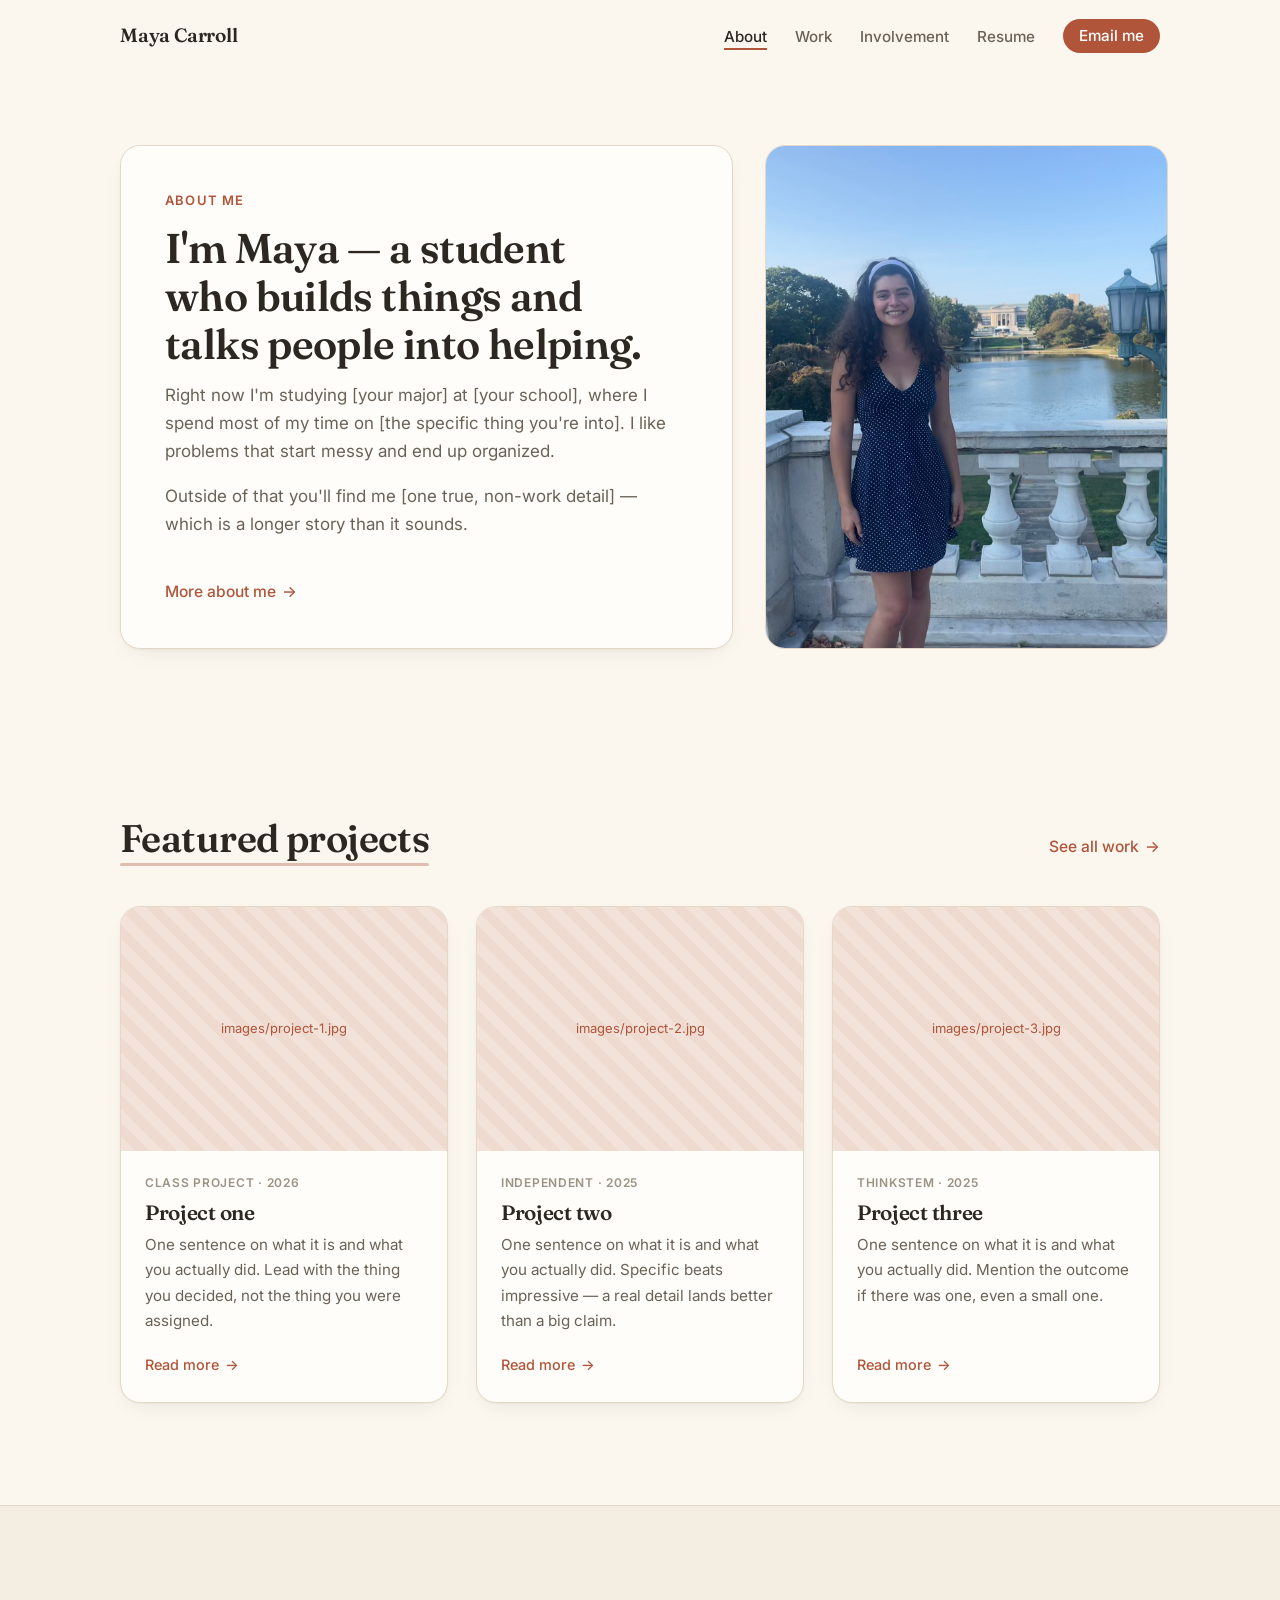
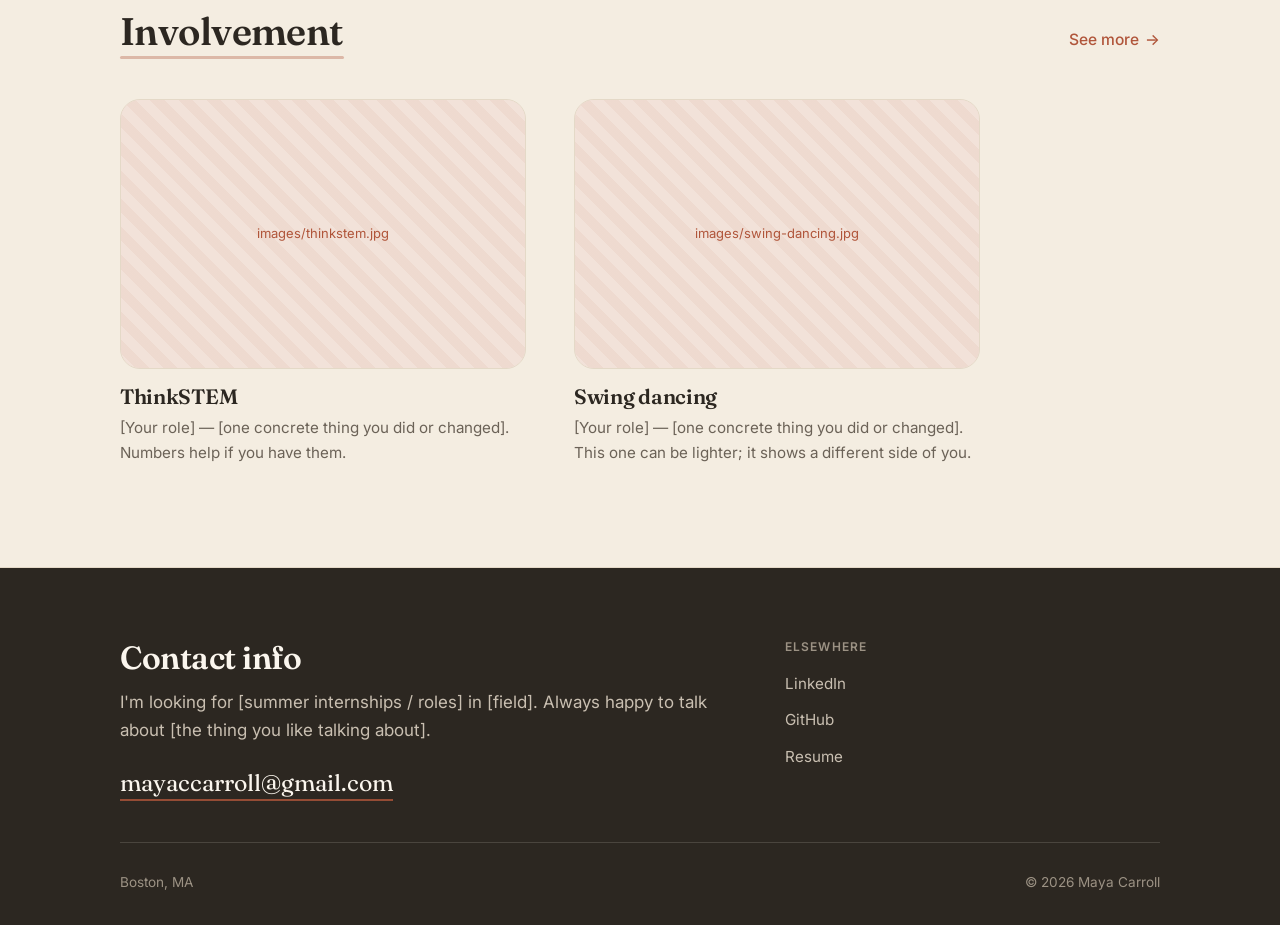
==== Index.html @ 09431739 "First version of website" ====
<!DOCTYPE html>
<!-- class="no-js" is removed by script.js the moment JS runs.
     It's what makes the page still readable if JS is blocked. -->
<html lang="en" class="no-js">
<head>
  <meta charset="UTF-8">
  <meta name="viewport" content="width=device-width, initial-scale=1.0">
 
  <!-- ============================================================
       EDIT ME: page title (shows in the browser tab + Google results)
       Use your actual name here — it's how people find you.
       ============================================================ -->
  <title>Maya Carroll</title>
  <meta name="description" content="Maya Carroll — student, builder, and organizer. Projects, involvement, and how to get in touch.">
 
  <!-- Simple emoji favicon. Swap the emoji or replace with a real .ico later. -->
  <link rel="icon" href="data:image/svg+xml,<svg xmlns='http://www.w3.org/2000/svg' viewBox='0 0 100 100'><text y='.9em' font-size='90'>🌿</text></svg>">
 
  <!-- Fonts -->
  <link rel="preconnect" href="https://fonts.googleapis.com">
  <link rel="preconnect" href="https://fonts.gstatic.com" crossorigin>
  <link href="https://fonts.googleapis.com/css2?family=Fraunces:opsz,wght@9..144,400;9..144,600;9..144,700&family=Inter:wght@400;500;600&display=swap" rel="stylesheet">
 
  <link rel="stylesheet" href="style.css">
</head>
 
<body>
 
  <!-- Lets keyboard users jump straight to content. Only visible when focused. -->
  <a class="skip-link" href="#main">Skip to content</a>
 
  <!-- ==========================================================
       HEADER / NAVIGATION
       ========================================================== -->
  <header class="site-header" id="siteHeader">
    <div class="wrap header-inner">
 
      <a class="wordmark" href="index.html">Maya Carroll</a>
 
      <nav class="nav" id="nav" aria-label="Main">
        <ul class="nav-list">
          <li><a href="#about">About</a></li>
          <li><a href="#work">Work</a></li>
          <li><a href="#involvement">Involvement</a></li>
          <li><a href="resume.html">Resume</a></li>
          <li class="nav-cta-item">
            <!-- EDIT ME: your email -->
            <a class="btn btn-small" href="mailto:mayaccarroll@gmail.com">Email me</a>
          </li>
        </ul>
      </nav>
 
      <button class="nav-toggle" id="navToggle" aria-expanded="false" aria-controls="nav" aria-label="Open menu">
        <span class="nav-toggle-bar"></span>
        <span class="nav-toggle-bar"></span>
        <span class="nav-toggle-bar"></span>
      </button>
 
    </div>
  </header>
 
 
  <main id="main">
 
    <section class="section section-hero" id="about">
      <div class="wrap">
        <div class="hero-grid">
 
          <!-- Left: the about card -->
          <div class="card card-about reveal">
            <p class="eyebrow">About me</p>
 
            <!-- EDIT ME: your one sentence. Keep it to 10–20 words. -->
            <h1 class="hero-heading">
              I'm Maya — a student who builds things and talks people into helping.
            </h1>
 
            <!-- EDIT ME: 2–3 sentences. This is the teaser; the full version
                 lives on about.html. Say what you're doing now, and one
                 specific thing you're actually into. -->
            <p class="lede">
              Right now I'm studying [your major] at [your school], where I spend
              most of my time on [the specific thing you're into]. I like problems
              that start messy and end up organized.
            </p>
            <p>
              Outside of that you'll find me [one true, non-work detail] — which
              is a longer story than it sounds.
            </p>
 
            <a class="arrow-link" href="about.html">More about me <span aria-hidden="true">→</span></a>
          </div>
 
          <!-- Right: your photo -->
          <figure class="photo photo-portrait reveal" data-placeholder="images/portrait.jpg">
            <img src="images/portrait.jpeg" alt="Portrait of Maya Carroll">
          </figure>
 
        </div>
      </div>
    </section>
 
 
    <!-- ==========================================================
         2. FEATURED PROJECTS  (three cards)
         ========================================================== -->
    <section class="section" id="work">
      <div class="wrap">
 
        <div class="section-head reveal">
          <h2 class="section-title">Featured projects</h2>
          <a class="arrow-link" href="projects.html">See all work <span aria-hidden="true">→</span></a>
        </div>
 
        <div class="project-grid">
 
          <!-- ---- Project 1 ---- -->
          <a class="card card-project reveal" href="projects/project-one.html">
            <figure class="photo photo-project" data-placeholder="images/project-1.jpg">
              <img src="images/project-1.jpg" alt="">
            </figure>
            <div class="card-project-body">
              <p class="tag">Class project · 2026</p>
              <h3 class="card-title">Project one</h3>
              <p class="card-text">
                One sentence on what it is and what you actually did. Lead with
                the thing you decided, not the thing you were assigned.
              </p>
              <span class="arrow-link arrow-link-quiet">Read more <span aria-hidden="true">→</span></span>
            </div>
          </a>
 
          <!-- ---- Project 2 ---- -->
          <a class="card card-project reveal" href="projects/project-two.html">
            <figure class="photo photo-project" data-placeholder="images/project-2.jpg">
              <img src="images/project-2.jpg" alt="">
            </figure>
            <div class="card-project-body">
              <p class="tag">Independent · 2025</p>
              <h3 class="card-title">Project two</h3>
              <p class="card-text">
                One sentence on what it is and what you actually did. Specific
                beats impressive — a real detail lands better than a big claim.
              </p>
              <span class="arrow-link arrow-link-quiet">Read more <span aria-hidden="true">→</span></span>
            </div>
          </a>
 
          <!-- ---- Project 3 ---- -->
          <a class="card card-project reveal" href="projects/project-three.html">
            <figure class="photo photo-project" data-placeholder="images/project-3.jpg">
              <img src="images/project-3.jpg" alt="">
            </figure>
            <div class="card-project-body">
              <p class="tag">ThinkSTEM · 2025</p>
              <h3 class="card-title">Project three</h3>
              <p class="card-text">
                One sentence on what it is and what you actually did. Mention the
                outcome if there was one, even a small one.
              </p>
              <span class="arrow-link arrow-link-quiet">Read more <span aria-hidden="true">→</span></span>
            </div>
          </a>
 
        </div>
      </div>
    </section>
 
 
    <!-- ==========================================================
         3. INVOLVEMENT  (two entries, from your sketch)
         ========================================================== -->
    <section class="section section-involvement" id="involvement">
      <div class="wrap">
 
        <div class="section-head reveal">
          <h2 class="section-title">Involvement</h2>
          <a class="arrow-link" href="involvement.html">See more <span aria-hidden="true">→</span></a>
        </div>
 
        <div class="involvement-grid">
 
          <!-- ---- ThinkSTEM ---- -->
          <article class="involvement-item reveal">
            <figure class="photo photo-involvement" data-placeholder="images/thinkstem.jpg">
              <img src="images/thinkstem.jpg" alt="ThinkSTEM event">
            </figure>
            <h3 class="card-title">ThinkSTEM</h3>
            <!-- EDIT ME: role + ONE concrete thing that happened.
                 A title alone says nothing; a title plus a result says a lot. -->
            <p class="card-text">
              [Your role] — [one concrete thing you did or changed]. Numbers help
              if you have them.
            </p>
          </article>
 
          <!-- ---- Swing dancing ---- -->
          <article class="involvement-item reveal">
            <figure class="photo photo-involvement" data-placeholder="images/swing-dancing.jpg">
              <img src="images/swing-dancing.jpg" alt="Swing dancing">
            </figure>
            <h3 class="card-title">Swing dancing</h3>
            <p class="card-text">
              [Your role] — [one concrete thing you did or changed]. This one can
              be lighter; it shows a different side of you.
            </p>
          </article>
 
        </div>
      </div>
    </section>
 
  </main>
 
 
  <!-- ==========================================================
       4. CONTACT FOOTER  (repeat this on every page)
       ========================================================== -->
  <footer class="site-footer" id="contact">
    <div class="wrap">
 
      <div class="footer-grid">
 
        <div class="footer-main">
          <h2 class="footer-title">Contact info</h2>
          <!-- EDIT ME: say what you're looking for. Being specific gets replies. -->
          <p class="footer-lede">
            I'm looking for [summer internships / roles] in [field]. Always happy
            to talk about [the thing you like talking about].
          </p>
          <a class="email-link" href="mailto:mayaccarroll@gmail.com">mayaccarroll@gmail.com</a>
        </div>
 
        <nav class="footer-links" aria-label="Elsewhere">
          <h3 class="footer-subtitle">Elsewhere</h3>
          <ul>
            <!-- EDIT ME: only link profiles you actually maintain. -->
            <li><a href="https://linkedin.com/in/your-handle">LinkedIn</a></li>
            <li><a href="https://github.com/your-handle">GitHub</a></li>
            <li><a href="resume.html">Resume</a></li>
          </ul>
        </nav>
 
      </div>
 
      <div class="footer-bottom">
        <p>Boston, MA</p>
        <p>&copy; <span id="year">2026</span> Maya Carroll</p>
      </div>
 
    </div>
  </footer>
 
  <script src="script.js"></script>
</body>
</html>
---- style.css ----
:root {
  /* --- Colors --- */
  --paper:        #FBF6EE;   /* page background */
  --paper-raised: #FFFDF9;   /* cards, slightly lighter than the page */
  --paper-sunk:   #F4EDE1;   /* alternating section background */
  --ink:          #2C2721;   /* body text */
  --ink-soft:     #6B6257;   /* secondary text */
  --ink-faint:    #9C9284;   /* captions, meta */
  --line:         #E4D9C7;   /* borders */
  --accent:       #B0553A;   /* terracotta — links, buttons, underlines */
  --accent-dark:  #8E4229;   /* hover state */
  --accent-wash:  #F2E2D9;   /* tinted backgrounds */
 
  /* --- Type --- */
  --font-display: "Fraunces", "Iowan Old Style", Georgia, "Times New Roman", serif;
  --font-body:    "Inter", -apple-system, BlinkMacSystemFont, "Segoe UI", Roboto, sans-serif;
 
  /* --- Spacing --- */
  --gap:          1.5rem;
  --section-pad:  clamp(3.5rem, 8vw, 6.5rem);
  --wrap-max:     1120px;
  --wrap-pad:     clamp(1.25rem, 5vw, 2.5rem);
 
  /* --- Shape --- */
  --radius:       14px;
  --radius-lg:    20px;
  --shadow:       0 1px 2px rgba(44, 39, 33, 0.04),
                  0 8px 24px -12px rgba(44, 39, 33, 0.14);
  --shadow-lift:  0 2px 4px rgba(44, 39, 33, 0.05),
                  0 18px 40px -18px rgba(44, 39, 33, 0.24);
}
 
 
/* ============================================================
   2. BASE / RESET
   ============================================================ */
*,
*::before,
*::after { box-sizing: border-box; }
 
html {
  scroll-behavior: smooth;
  /* Stops the sticky header covering headings when you jump to a section */
  scroll-padding-top: 6rem;
  -webkit-text-size-adjust: 100%;
}
 
body {
  margin: 0;
  background: var(--paper);
  color: var(--ink);
  font-family: var(--font-body);
  font-size: 1.0625rem;      /* 17px */
  line-height: 1.65;
  -webkit-font-smoothing: antialiased;
}
 
h1, h2, h3 {
  font-family: var(--font-display);
  font-weight: 600;
  line-height: 1.15;
  letter-spacing: -0.015em;
  margin: 0 0 0.5em;
  text-wrap: balance;         /* keeps headings from leaving one word alone */
}
 
p { margin: 0 0 1em; max-width: 62ch; }
p:last-child { margin-bottom: 0; }
 
img {
  display: block;
  max-width: 100%;
  height: auto;
}
 
figure { margin: 0; }
 
ul { margin: 0; padding: 0; list-style: none; }
 
a { color: var(--accent); }
 
/* A single, consistent focus ring for keyboard users */
:focus-visible {
  outline: 2.5px solid var(--accent);
  outline-offset: 3px;
  border-radius: 4px;
}
 
.skip-link {
  position: absolute;
  left: -9999px;
  top: 0;
  z-index: 999;
  background: var(--ink);
  color: var(--paper);
  padding: 0.75rem 1.25rem;
  border-radius: 0 0 var(--radius) 0;
  text-decoration: none;
}
.skip-link:focus { left: 0; }
 
 
/* ============================================================
   3. LAYOUT HELPERS
   ============================================================ */
.wrap {
  width: 100%;
  max-width: var(--wrap-max);
  margin-inline: auto;
  padding-inline: var(--wrap-pad);
}
 
.section { padding-block: var(--section-pad); }
 
/* Alternating background so sections separate without hard lines */
.section-involvement {
  background: var(--paper-sunk);
  border-block: 1px solid var(--line);
}
 
.section-head {
  display: flex;
  align-items: baseline;
  justify-content: space-between;
  gap: var(--gap);
  flex-wrap: wrap;
  margin-bottom: 2.5rem;
}
 
.section-title {
  font-size: clamp(1.75rem, 3.5vw, 2.4rem);
  margin: 0;
  position: relative;
  padding-bottom: 0.35rem;
}
 
/* The hand-drawn underline from your sketch, done in CSS */
.section-title::after {
  content: "";
  position: absolute;
  left: 0;
  bottom: 0;
  width: 100%;
  height: 3px;
  background: var(--accent);
  opacity: 0.35;
  border-radius: 2px;
}
 
.eyebrow {
  font-family: var(--font-body);
  font-size: 0.8125rem;
  font-weight: 600;
  letter-spacing: 0.09em;
  text-transform: uppercase;
  color: var(--accent);
  margin: 0 0 0.85rem;
}
 
 
/* ============================================================
   4. HEADER + NAVIGATION
   ============================================================ */
.site-header {
  position: sticky;
  top: 0;
  z-index: 100;
  background: rgba(251, 246, 238, 0.85);
  backdrop-filter: blur(10px);
  -webkit-backdrop-filter: blur(10px);
  border-bottom: 1px solid transparent;
  transition: border-color 0.25s ease, box-shadow 0.25s ease;
}
 
/* script.js adds .is-scrolled once you scroll down */
.site-header.is-scrolled {
  border-bottom-color: var(--line);
  box-shadow: 0 4px 20px -16px rgba(44, 39, 33, 0.5);
}
 
.header-inner {
  display: flex;
  align-items: center;
  justify-content: space-between;
  gap: var(--gap);
  min-height: 4.5rem;
}
 
.wordmark {
  font-family: var(--font-display);
  font-size: 1.2rem;
  font-weight: 600;
  color: var(--ink);
  text-decoration: none;
  letter-spacing: -0.01em;
  white-space: nowrap;
}
.wordmark:hover { color: var(--accent); }
 
.nav-list {
  display: flex;
  align-items: center;
  gap: 1.75rem;
}
 
.nav-list a {
  color: var(--ink-soft);
  text-decoration: none;
  font-size: 0.95rem;
  font-weight: 500;
  position: relative;
  padding-block: 0.25rem;
  transition: color 0.18s ease;
}
 
.nav-list a:hover { color: var(--ink); }
 
/* Underline grows out from the left on hover */
.nav-list a:not(.btn)::after {
  content: "";
  position: absolute;
  left: 0;
  bottom: 0;
  height: 2px;
  width: 100%;
  background: var(--accent);
  transform: scaleX(0);
  transform-origin: left;
  transition: transform 0.22s ease;
}
.nav-list a:not(.btn):hover::after,
.nav-list a.is-active:not(.btn)::after { transform: scaleX(1); }
 
.nav-list a.is-active:not(.btn) { color: var(--ink); }
 
/* Hamburger — hidden on desktop, shown under 820px */
.nav-toggle {
  display: none;
  flex-direction: column;
  justify-content: center;
  gap: 5px;
  width: 44px;
  height: 44px;
  padding: 0;
  border: 1px solid var(--line);
  border-radius: 10px;
  background: var(--paper-raised);
  cursor: pointer;
}
 
.nav-toggle-bar {
  display: block;
  width: 18px;
  height: 2px;
  margin-inline: auto;
  background: var(--ink);
  border-radius: 2px;
  transition: transform 0.25s ease, opacity 0.2s ease;
}
 
.nav-toggle[aria-expanded="true"] .nav-toggle-bar:nth-child(1) {
  transform: translateY(7px) rotate(45deg);
}
.nav-toggle[aria-expanded="true"] .nav-toggle-bar:nth-child(2) { opacity: 0; }
.nav-toggle[aria-expanded="true"] .nav-toggle-bar:nth-child(3) {
  transform: translateY(-7px) rotate(-45deg);
}
 
 
/* ============================================================
   5. BUTTONS + LINKS
   ============================================================ */
.btn {
  display: inline-block;
  background: var(--accent);
  color: #fff !important;
  border-radius: 999px;
  padding: 0.55rem 1.15rem;
  font-size: 0.9rem;
  font-weight: 500;
  text-decoration: none;
  transition: background 0.18s ease, transform 0.18s ease;
}
.btn:hover {
  background: var(--accent-dark);
  transform: translateY(-1px);
}
 
.btn-small { padding: 0.5rem 1rem; }
 
/* The "More about me →" style link */
.arrow-link {
  display: inline-flex;
  align-items: center;
  gap: 0.4rem;
  color: var(--accent);
  font-weight: 500;
  font-size: 0.975rem;
  text-decoration: none;
  white-space: nowrap;
}
.arrow-link span { transition: transform 0.22s ease; }
.arrow-link:hover { color: var(--accent-dark); }
.arrow-link:hover span { transform: translateX(4px); }
 
.arrow-link-quiet { font-size: 0.9rem; }
 
 
/* ============================================================
   6. CARDS + PHOTOS
   ============================================================ */
.card {
  background: var(--paper-raised);
  border: 1px solid var(--line);
  border-radius: var(--radius-lg);
  box-shadow: var(--shadow);
}
 
.card-about {
  padding: clamp(1.75rem, 4vw, 2.75rem);
  display: flex;
  flex-direction: column;
}
 
/* Pushes the "More about me →" link to the bottom of the card,
   matching your sketch where it sits in the lower-left corner. */
.card-about .arrow-link { margin-top: auto; padding-top: 1.5rem; }
 
.hero-heading {
  font-size: clamp(1.7rem, 3.6vw, 2.6rem);
  margin-bottom: 0.75rem;
}
 
.lede {
  font-size: 1.0625rem;
  color: var(--ink-soft);
}
.card-about p:not(.eyebrow) { color: var(--ink-soft); }
 
/* --- Photos ---
   Each figure keeps a fixed aspect ratio so the layout doesn't jump
   around while images load, and so an empty slot still looks intentional. */
.photo {
  position: relative;
  overflow: hidden;
  border-radius: var(--radius-lg);
  border: 1px solid var(--line);
  background: var(--accent-wash);
}
 
.photo img {
  width: 100%;
  height: 100%;
  object-fit: cover;
}
 
.photo-portrait { aspect-ratio: 4 / 5; }
.photo-project  { aspect-ratio: 4 / 3; border: 0; border-radius: 0; }
.photo-involvement { aspect-ratio: 3 / 2; margin-bottom: 1rem; }
 
/* If an image file is missing, script.js adds .is-placeholder and we show
   a labelled box instead of a broken-image icon. Delete nothing — this
   just stops working on its own once the real photos are in place. */
.photo.is-placeholder img { display: none; }
.photo.is-placeholder::after {
  content: attr(data-placeholder);
  position: absolute;
  inset: 0;
  display: grid;
  place-items: center;
  padding: 1rem;
  text-align: center;
  font-family: var(--font-body);
  font-size: 0.8125rem;
  color: var(--accent);
  background:
    repeating-linear-gradient(
      45deg,
      transparent 0 10px,
      rgba(176, 85, 58, 0.06) 10px 20px
    ),
    var(--accent-wash);
}
 
 
/* ============================================================
   7. SECTIONS
   ============================================================ */
 
/* --- 7a. Hero: about card + portrait, side by side --- */
.section-hero {
  padding-top: clamp(2.5rem, 6vw, 4.5rem);
  padding-bottom: clamp(2.5rem, 5vw, 4rem);
}
 
.hero-grid {
  display: grid;
  grid-template-columns: 1.55fr 1fr;   /* wide text box, narrower photo */
  gap: clamp(1.25rem, 3vw, 2rem);
  align-items: stretch;
}
 
/* --- 7b. Featured projects: three cards --- */
.project-grid {
  display: grid;
  grid-template-columns: repeat(3, 1fr);
  gap: clamp(1.25rem, 2.5vw, 1.75rem);
}
 
.card-project {
  display: flex;
  flex-direction: column;
  overflow: hidden;
  text-decoration: none;
  color: inherit;
  transition: transform 0.22s ease, box-shadow 0.22s ease,
              border-color 0.22s ease;
}
.card-project:hover {
  transform: translateY(-4px);
  box-shadow: var(--shadow-lift);
  border-color: #D8C8B0;
}
.card-project:hover .arrow-link span { transform: translateX(4px); }
 
.card-project-body {
  padding: 1.35rem 1.5rem 1.6rem;
  display: flex;
  flex-direction: column;
  flex: 1;
}
 
.tag {
  font-size: 0.75rem;
  font-weight: 600;
  letter-spacing: 0.06em;
  text-transform: uppercase;
  color: var(--ink-faint);
  margin: 0 0 0.5rem;
}
 
.card-title {
  font-size: 1.3rem;
  margin: 0 0 0.5rem;
}
 
.card-text {
  font-size: 0.95rem;
  color: var(--ink-soft);
  margin: 0 0 1.25rem;
}
 
/* Pins "Read more →" to the bottom so all three cards line up
   even when the descriptions are different lengths. */
.card-project .arrow-link-quiet { margin-top: auto; }
 
/* --- 7c. Involvement: two entries --- */
.involvement-grid {
  display: grid;
  grid-template-columns: repeat(2, minmax(0, 1fr));
  gap: clamp(1.5rem, 4vw, 3rem);
  max-width: 860px;   /* keeps two items from stretching too wide */
}
 
.involvement-item .card-title { margin-bottom: 0.35rem; }
.involvement-item .card-text { margin-bottom: 0; }
 
 
/* ============================================================
   8. FOOTER
   ============================================================ */
.site-footer {
  background: var(--ink);
  color: var(--paper);
  padding-block: clamp(3rem, 6vw, 4.5rem) 2rem;
}
 
.footer-grid {
  display: grid;
  grid-template-columns: 1.6fr 1fr;
  gap: clamp(2rem, 5vw, 4rem);
  padding-bottom: 2.5rem;
}
 
.footer-title {
  font-size: clamp(1.5rem, 3vw, 2rem);
  color: var(--paper);
  margin-bottom: 0.65rem;
}
 
.footer-lede {
  color: #C9BFB1;
  margin-bottom: 1.25rem;
}
 
.email-link {
  font-family: var(--font-display);
  font-size: clamp(1.1rem, 2.4vw, 1.45rem);
  color: var(--paper);
  text-decoration: none;
  border-bottom: 2px solid rgba(176, 85, 58, 0.8);
  padding-bottom: 2px;
  transition: border-color 0.2s ease, color 0.2s ease;
  overflow-wrap: anywhere;
}
.email-link:hover {
  color: #F0C4B2;
  border-bottom-color: #F0C4B2;
}
 
.footer-subtitle {
  font-family: var(--font-body);
  font-size: 0.75rem;
  font-weight: 600;
  letter-spacing: 0.1em;
  text-transform: uppercase;
  color: var(--ink-faint);
  margin-bottom: 0.9rem;
}
 
.footer-links li { margin-bottom: 0.55rem; }
 
.footer-links a {
  color: #C9BFB1;
  text-decoration: none;
  font-size: 0.95rem;
  transition: color 0.18s ease;
}
.footer-links a:hover { color: var(--paper); }
 
.footer-bottom {
  display: flex;
  justify-content: space-between;
  gap: 1rem;
  flex-wrap: wrap;
  padding-top: 1.75rem;
  border-top: 1px solid rgba(251, 246, 238, 0.14);
  font-size: 0.85rem;
  color: var(--ink-faint);
}
.footer-bottom p { margin: 0; }
 
 
/* ============================================================
   9. REVEAL ANIMATION
   Elements with class="reveal" fade up as they scroll into view.
   script.js adds .is-visible. If JS is off, .no-js shows everything.
   ============================================================ */
.reveal {
  opacity: 0;
  transform: translateY(18px);
  transition: opacity 0.6s ease, transform 0.6s ease;
}
.reveal.is-visible {
  opacity: 1;
  transform: none;
}
/* Stagger cards slightly so they arrive one after another */
.project-grid .reveal:nth-child(2),
.involvement-grid .reveal:nth-child(2) { transition-delay: 0.09s; }
.project-grid .reveal:nth-child(3) { transition-delay: 0.18s; }
 
.no-js .reveal { opacity: 1; transform: none; }
 
 
/* ============================================================
   10. RESPONSIVE
   ============================================================ */
 
/* --- Tablet --- */
@media (max-width: 900px) {
  .hero-grid {
    grid-template-columns: 1fr;
  }
  .photo-portrait {
    aspect-ratio: 3 / 2;
    max-height: 380px;
  }
  .project-grid { grid-template-columns: repeat(2, 1fr); }
  .footer-grid { grid-template-columns: 1fr; }
}
 
/* --- Mobile: collapse the nav into a dropdown --- */
@media (max-width: 820px) {
  .nav-toggle { display: flex; }
 
  .nav {
    position: absolute;
    top: 100%;
    left: 0;
    right: 0;
    background: var(--paper-raised);
    border-bottom: 1px solid var(--line);
    box-shadow: var(--shadow);
    /* Hidden by default; script.js toggles .is-open */
    display: none;
  }
  .nav.is-open { display: block; }
 
  .nav-list {
    flex-direction: column;
    align-items: stretch;
    gap: 0;
    padding: 0.5rem var(--wrap-pad) 1.25rem;
  }
  .nav-list li { border-bottom: 1px solid var(--line); }
  .nav-list li:last-child { border-bottom: 0; }
  .nav-list a { display: block; padding: 0.9rem 0; font-size: 1rem; }
  .nav-list a:not(.btn)::after { display: none; }
 
  .nav-cta-item { padding-top: 1rem; }
  .nav-cta-item .btn { display: block; text-align: center; }
}
 
/* --- Small phones --- */
@media (max-width: 640px) {
  .project-grid { grid-template-columns: 1fr; }
  .involvement-grid { grid-template-columns: 1fr; }
  .section-head { margin-bottom: 1.75rem; }
}
 
 
/* ============================================================
   ACCESSIBILITY: honour "reduce motion" system settings
   ============================================================ */
@media (prefers-reduced-motion: reduce) {
  html { scroll-behavior: auto; }
  *,
  *::before,
  *::after {
    animation-duration: 0.01ms !important;
    transition-duration: 0.01ms !important;
  }
  .reveal { opacity: 1; transform: none; }
}
 
 
/* ============================================================
   PRINT
   ============================================================ */
@media print {
  .site-header, .nav-toggle, .reveal { display: revert; opacity: 1; transform: none; }
  .site-header { position: static; }
  body { background: #fff; }
}
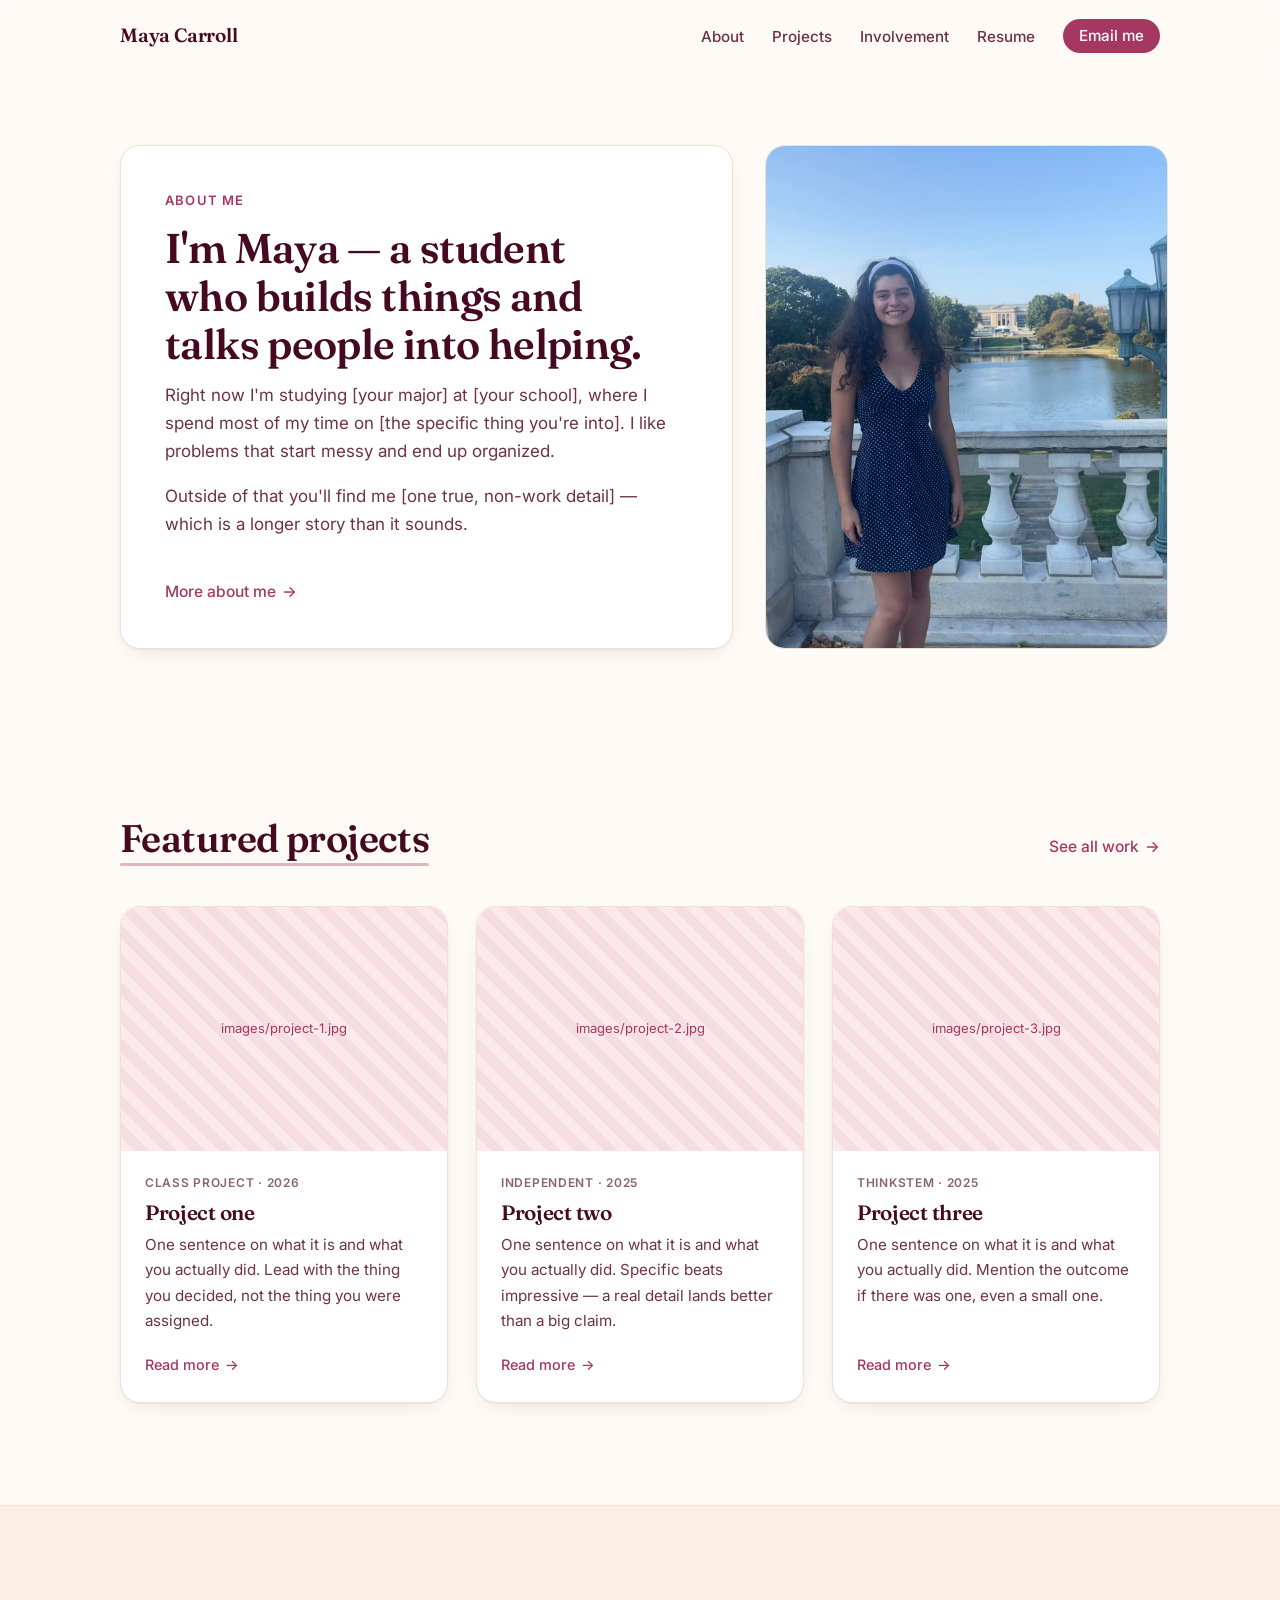
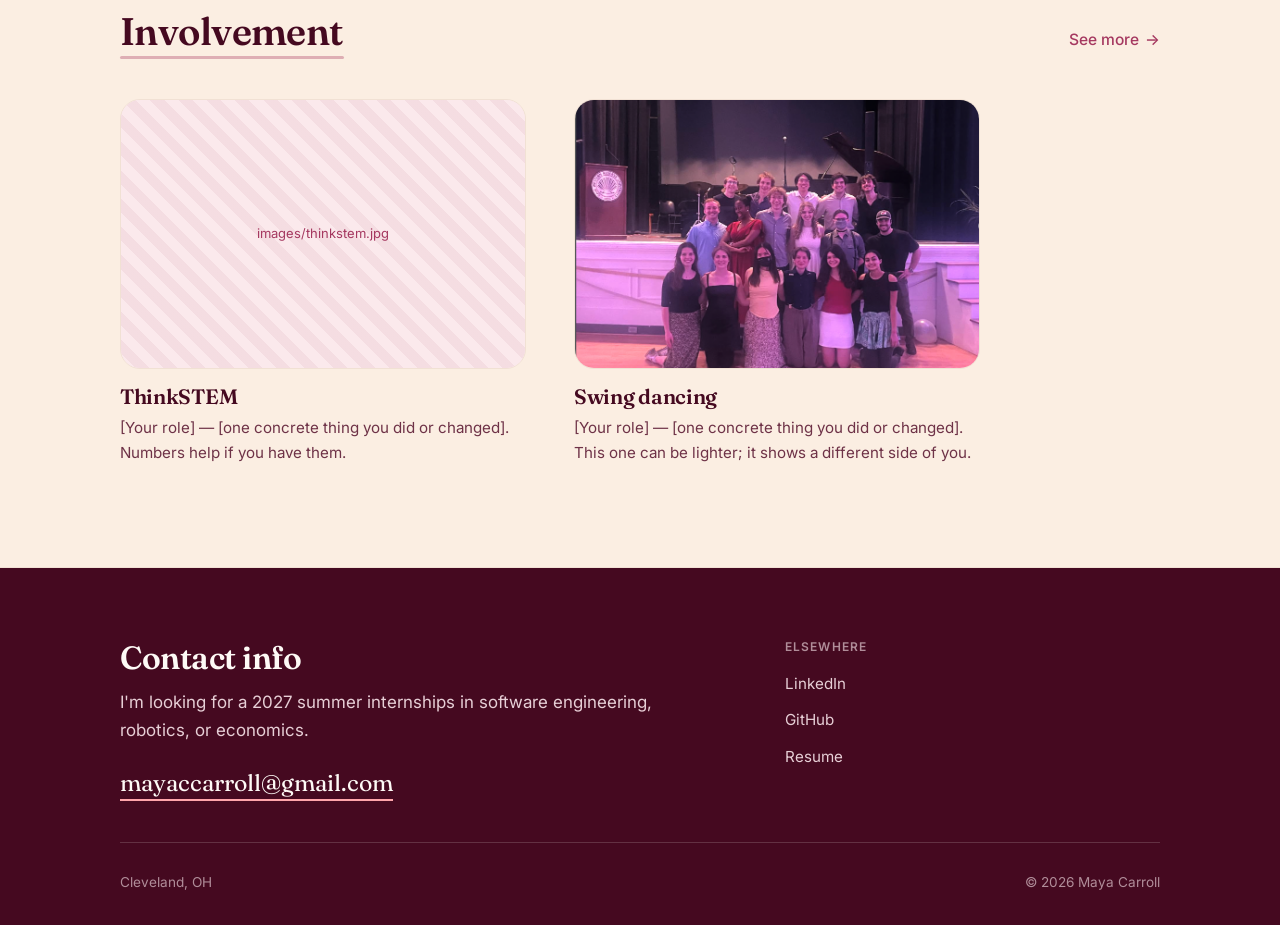
==== commit 15a4b2c7: "Replace with current files" ====
--- a/Index.html
+++ b/Index.html
@@ -6,15 +6,11 @@
   <meta charset="UTF-8">
   <meta name="viewport" content="width=device-width, initial-scale=1.0">
  
-  <!-- ============================================================
-       EDIT ME: page title (shows in the browser tab + Google results)
-       Use your actual name here — it's how people find you.
-       ============================================================ -->
   <title>Maya Carroll</title>
   <meta name="description" content="Maya Carroll — student, builder, and organizer. Projects, involvement, and how to get in touch.">
  
-  <!-- Simple emoji favicon. Swap the emoji or replace with a real .ico later. -->
-  <link rel="icon" href="data:image/svg+xml,<svg xmlns='http://www.w3.org/2000/svg' viewBox='0 0 100 100'><text y='.9em' font-size='90'>🌿</text></svg>">
+  <!-- Favicon -->
+  <link rel="icon" type="image/png" href="images/pfp.png" viewBox='0 0 100 100'>
  
   <!-- Fonts -->
   <link rel="preconnect" href="https://fonts.googleapis.com">
@@ -39,9 +35,9 @@
  
       <nav class="nav" id="nav" aria-label="Main">
         <ul class="nav-list">
-          <li><a href="#about">About</a></li>
-          <li><a href="#work">Work</a></li>
-          <li><a href="#involvement">Involvement</a></li>
+          <li><a href="about.html">About</a></li>
+          <li><a href="projects.html">Projects</a></li>
+          <li><a href="involvement.html">Involvement</a></li>
           <li><a href="resume.html">Resume</a></li>
           <li class="nav-cta-item">
             <!-- EDIT ME: your email -->
@@ -100,11 +96,8 @@
       </div>
     </section>
  
- 
-    <!-- ==========================================================
-         2. FEATURED PROJECTS  (three cards)
-         ========================================================== -->
-    <section class="section" id="work">
+
+    <section class="section" id="projects">
       <div class="wrap">
  
         <div class="section-head reveal">
@@ -196,8 +189,8 @@
  
           <!-- ---- Swing dancing ---- -->
           <article class="involvement-item reveal">
-            <figure class="photo photo-involvement" data-placeholder="images/swing-dancing.jpg">
-              <img src="images/swing-dancing.jpg" alt="Swing dancing">
+            <figure class="photo photo-involvement" data-placeholder="images/images/Swing_Dance_photo.png">
+              <img src="images/Swing_Dance_photo.png" alt="Swing dancing">
             </figure>
             <h3 class="card-title">Swing dancing</h3>
             <p class="card-text">
@@ -225,8 +218,7 @@
           <h2 class="footer-title">Contact info</h2>
           <!-- EDIT ME: say what you're looking for. Being specific gets replies. -->
           <p class="footer-lede">
-            I'm looking for [summer internships / roles] in [field]. Always happy
-            to talk about [the thing you like talking about].
+             I'm looking for a 2027 summer internships in software engineering, robotics, or economics.
           </p>
           <a class="email-link" href="mailto:mayaccarroll@gmail.com">mayaccarroll@gmail.com</a>
         </div>
@@ -235,8 +227,8 @@
           <h3 class="footer-subtitle">Elsewhere</h3>
           <ul>
             <!-- EDIT ME: only link profiles you actually maintain. -->
-            <li><a href="https://linkedin.com/in/your-handle">LinkedIn</a></li>
-            <li><a href="https://github.com/your-handle">GitHub</a></li>
+            <li><a href="https://linkedin.com/in/maya--carroll" target="_blank" rel="noopener noreferrer">LinkedIn</a></li>
+            <li><a href="https://github.com/mcarrollg22" target="_blank" rel="noopener noreferrer">GitHub</a></li>
             <li><a href="resume.html">Resume</a></li>
           </ul>
         </nav>
@@ -244,7 +236,8 @@
       </div>
  
       <div class="footer-bottom">
-        <p>Boston, MA</p>
+        <p>Cleveland, OH
+        </p>
         <p>&copy; <span id="year">2026</span> Maya Carroll</p>
       </div>
  
--- a/style.css
+++ b/style.css
@@ -1,16 +1,44 @@
- :root {
-  /* --- Colors --- */
-  --paper:        #FBF6EE;   /* page background */
-  --paper-raised: #FFFDF9;   /* cards, slightly lighter than the page */
-  --paper-sunk:   #F4EDE1;   /* alternating section background */
-  --ink:          #2C2721;   /* body text */
-  --ink-soft:     #6B6257;   /* secondary text */
-  --ink-faint:    #9C9284;   /* captions, meta */
-  --line:         #E4D9C7;   /* borders */
-  --accent:       #B0553A;   /* terracotta — links, buttons, underlines */
-  --accent-dark:  #8E4229;   /* hover state */
-  --accent-wash:  #F2E2D9;   /* tinted backgrounds */
- 
+:root {
+  /* --- Surfaces --- */
+  --paper:        #FEFAF6;   /* page background */
+  --paper-raised: #FFFFFF;   /* cards, the resume sheet */
+  --paper-sunk:   #FBEEE2;   /* alternating sections, stat tiles */
+  --paper-veil:   254 250 246;  /* sticky header, used at /0.85 */
+
+  /* --- Ink. 15.4 : 9.2 : 4.9 against --paper. All pass AA. --- */
+  --ink:          #450920;   /* night bordeaux */
+  --ink-soft:     #6E3247;
+  --ink-faint:    #8A6373;
+
+  /* --- Lines --- */
+  --line:         #F1E1D4;
+  --line-strong:  #E4C9B4;
+
+  /* --- Accent: berry crush. 6.1:1 on paper; 6.3:1 white-on-accent. --- */
+  --accent:       #A53860;
+  --accent-dark:  #7E2748;   /* hover */
+  --accent-wash:  #FBE9EC;   /* tinted backgrounds, badges */
+  --accent-rgb:   165 56 96; /* translucent fills */
+
+  /* --- On the dark footer --- */
+  --on-dark:        #E7CFD6;
+  --on-dark-faint:  #B08D99;
+  --on-dark-accent: #FFA5AB; /* cotton candy */
+
+  /* --- Resume sheet: stays document-like, tinted to the theme --- */
+  --doc-ink:      #450920;
+  --doc-ink-soft: #6E3247;
+  --doc-rule:     #450920;
+  --doc-faint:    #C9AFB8;
+  --doc-border:   #F2E4DA;
+
+  --shadow-rgb:   69 9 32;
+}
+ 
+/* ------------------------------------------------------------
+   Everything below is theme-independent.
+   ------------------------------------------------------------ */
+:root {
   /* --- Type --- */
   --font-display: "Fraunces", "Iowan Old Style", Georgia, "Times New Roman", serif;
   --font-body:    "Inter", -apple-system, BlinkMacSystemFont, "Segoe UI", Roboto, sans-serif;
@@ -24,10 +52,10 @@
   /* --- Shape --- */
   --radius:       14px;
   --radius-lg:    20px;
-  --shadow:       0 1px 2px rgba(44, 39, 33, 0.04),
-                  0 8px 24px -12px rgba(44, 39, 33, 0.14);
-  --shadow-lift:  0 2px 4px rgba(44, 39, 33, 0.05),
-                  0 18px 40px -18px rgba(44, 39, 33, 0.24);
+  --shadow:       0 1px 2px rgb(var(--shadow-rgb) / 0.05),
+                  0 8px 24px -12px rgb(var(--shadow-rgb) / 0.16);
+  --shadow-lift:  0 2px 4px rgb(var(--shadow-rgb) / 0.06),
+                  0 18px 40px -18px rgb(var(--shadow-rgb) / 0.26);
 }
  
  
@@ -165,7 +193,7 @@
   position: sticky;
   top: 0;
   z-index: 100;
-  background: rgba(251, 246, 238, 0.85);
+  background: rgb(var(--paper-veil) / 0.85);
   backdrop-filter: blur(10px);
   -webkit-backdrop-filter: blur(10px);
   border-bottom: 1px solid transparent;
@@ -175,7 +203,7 @@
 /* script.js adds .is-scrolled once you scroll down */
 .site-header.is-scrolled {
   border-bottom-color: var(--line);
-  box-shadow: 0 4px 20px -16px rgba(44, 39, 33, 0.5);
+  box-shadow: 0 4px 20px -16px rgb(var(--shadow-rgb) / 0.5);
 }
  
 .header-inner {
@@ -377,7 +405,7 @@
     repeating-linear-gradient(
       45deg,
       transparent 0 10px,
-      rgba(176, 85, 58, 0.06) 10px 20px
+      rgb(var(--accent-rgb) / 0.07) 10px 20px
     ),
     var(--accent-wash);
 }
@@ -419,7 +447,7 @@
 .card-project:hover {
   transform: translateY(-4px);
   box-shadow: var(--shadow-lift);
-  border-color: #D8C8B0;
+  border-color: var(--line-strong);
 }
 .card-project:hover .arrow-link span { transform: translateX(4px); }
  
@@ -467,6 +495,647 @@
  
  
 /* ============================================================
+   7d. INNER PAGES — shared page header
+   Used by resume.html and any other subpage.
+   ============================================================ */
+.page-head {
+  display: flex;
+  align-items: flex-end;
+  justify-content: space-between;
+  gap: var(--gap);
+  flex-wrap: wrap;
+  padding-top: clamp(2.5rem, 6vw, 4rem);
+  padding-bottom: clamp(1.75rem, 4vw, 2.5rem);
+  border-bottom: 1px solid var(--line);
+  margin-bottom: clamp(2rem, 5vw, 3.25rem);
+}
+ 
+.page-title {
+  font-size: clamp(2.1rem, 5vw, 3.1rem);
+  margin: 0 0 0.25rem;
+}
+ 
+.page-meta {
+  margin: 0;
+  font-size: 0.9rem;
+  color: var(--ink-faint);
+}
+ 
+.btn-download { padding: 0.7rem 1.4rem; }
+ 
+ 
+/* ============================================================
+   7e. RESUME PAGE — the "sheet of paper" look
+   Everything inside .sheet is styled like a printed document:
+   Times, tab-aligned dates, ruled section headings.
+   ============================================================ */
+.sheet-page { padding-block: clamp(1.75rem, 4vw, 3rem) clamp(3rem, 7vw, 5rem); }
+ 
+/* --- Toolbar above the paper --- */
+.sheet-toolbar {
+  display: flex;
+  align-items: center;
+  justify-content: space-between;
+  gap: var(--gap);
+  flex-wrap: wrap;
+  max-width: 8.5in;
+  margin: 0 auto 1.25rem;
+}
+ 
+.sheet-meta {
+  margin: 0;
+  font-size: 0.875rem;
+  color: var(--ink-faint);
+}
+ 
+.sheet-actions {
+  display: flex;
+  gap: 0.6rem;
+  align-items: center;
+}
+ 
+.btn-ghost {
+  background: transparent;
+  color: var(--accent) !important;
+  border: 1px solid var(--line);
+  font-family: var(--font-body);
+  cursor: pointer;
+}
+.btn-ghost:hover {
+  background: var(--accent-wash);
+  border-color: var(--accent);
+}
+ 
+/* --- The paper itself --- */
+.sheet {
+  max-width: 8.5in;                 /* US Letter width */
+  margin-inline: auto;
+  background: var(--paper-raised);
+  color: var(--doc-ink);
+  border: 1px solid var(--doc-border);
+  border-radius: 2px;
+  padding: 0.6in 0.7in 0.7in;
+  box-shadow:
+    0 1px 2px rgb(var(--shadow-rgb) / 0.07),
+    0 24px 60px -24px rgb(var(--shadow-rgb) / 0.34);
+ 
+  /* Document typography — deliberately different from the rest of the
+     site, because this is meant to read as a printed page. */
+  font-family: "Times New Roman", Times, "Liberation Serif", "Nimbus Roman", serif;
+  font-size: 11.5pt;
+  line-height: 1.34;
+}
+ 
+.sheet p { max-width: none; }
+ 
+/* --- Letterhead --- */
+.doc-head {
+  text-align: center;
+  padding-bottom: 0.55rem;
+  margin-bottom: 0.65rem;
+}
+ 
+.doc-name {
+  font-family: inherit;
+  font-size: 23pt;
+  font-weight: 700;
+  letter-spacing: 0.02em;
+  line-height: 1.1;
+  margin: 0 0 0.3rem;
+  color: var(--doc-ink);
+}
+ 
+.doc-contact {
+  margin: 0;
+  font-size: 10.5pt;
+  color: var(--doc-ink-soft);
+}
+.doc-contact a {
+  color: var(--doc-ink);
+  text-decoration: none;
+  border-bottom: 1px solid var(--doc-faint);
+}
+.doc-contact a:hover { border-bottom-color: var(--doc-ink); }
+ 
+.doc-sep { color: var(--doc-faint); padding-inline: 0.25rem; }
+ 
+/* --- Section headings with the ruled underline --- */
+.doc-section { margin-bottom: 0.85rem; }
+.doc-section-last { margin-bottom: 0; }
+ 
+.doc-section-title {
+  font-family: inherit;
+  font-size: 11.5pt;
+  font-weight: 700;
+  text-transform: uppercase;
+  letter-spacing: 0.05em;
+  color: var(--doc-ink);
+  margin: 0 0 0.4rem;
+  padding-bottom: 1px;
+  border-bottom: 1.25px solid var(--doc-rule);
+}
+ 
+/* --- Entries: left content, right-aligned dates/location --- */
+.doc-entry { margin-bottom: 0.6rem; }
+.doc-entry:last-child { margin-bottom: 0; }
+ 
+.doc-row {
+  display: flex;
+  align-items: baseline;
+  justify-content: space-between;
+  gap: 1.25rem;
+}
+ 
+.doc-left { flex: 1 1 auto; }
+ 
+.doc-right {
+  flex: 0 0 auto;
+  text-align: right;
+  white-space: nowrap;
+}
+ 
+/* The second line of an entry — role and dates, italic */
+.doc-row-sub { font-style: italic; }
+ 
+.doc-list {
+  list-style: disc;
+  margin: 0.15rem 0 0;
+  padding-left: 1.15rem;
+}
+ 
+.doc-list li {
+  margin-bottom: 0.1rem;
+  font-size: 11pt;
+}
+ 
+.doc-line {
+  margin: 0 0 0.22rem;
+  font-size: 11pt;
+}
+.doc-line:last-child { margin-bottom: 0; }
+ 
+/* --- Narrow screens: shrink the page rather than break the layout --- */
+@media (max-width: 800px) {
+  .sheet {
+    padding: 1.6rem 1.4rem;
+    font-size: 10.5pt;
+  }
+  .doc-name { font-size: 19pt; }
+  .doc-contact { font-size: 9.5pt; }
+  .doc-section-title { font-size: 10.5pt; }
+  .doc-list li, .doc-line { font-size: 10pt; }
+}
+ 
+@media (max-width: 560px) {
+  /* Stack the two columns so long date ranges stop squeezing the title */
+  .doc-row { display: block; }
+  .doc-right {
+    display: block;
+    text-align: left;
+    white-space: normal;
+    color: var(--doc-ink-soft);
+    font-size: 0.94em;
+  }
+  .sheet { padding: 1.25rem 1.1rem; }
+  .sheet-toolbar { justify-content: flex-start; }
+}
+ 
+ 
+/* ============================================================
+   7f. ABOUT PAGE
+   ============================================================ */
+.about-grid {
+  display: grid;
+  grid-template-columns: 1.5fr 1fr;
+  gap: clamp(2rem, 5vw, 4rem);
+  align-items: start;
+  padding-bottom: clamp(2rem, 5vw, 3rem);
+}
+ 
+.prose p {
+  color: var(--ink-soft);
+  margin-bottom: 1.15em;
+  max-width: 62ch;
+}
+ 
+.prose-lede {
+  font-size: 1.2rem;
+  color: var(--ink) !important;
+  line-height: 1.55;
+}
+ 
+.prose-outro {
+  padding-top: 0.75rem;
+  border-top: 1px solid var(--line);
+  margin-top: 2rem;
+}
+ 
+.about-side {
+  display: flex;
+  flex-direction: column;
+  gap: 1.5rem;
+  position: sticky;
+  top: 6rem;
+}
+ 
+.photo-about { aspect-ratio: 4 / 5; }
+ 
+.fact-box {
+  background: var(--paper-sunk);
+  border: 1px solid var(--line);
+  border-radius: var(--radius-lg);
+  padding: 1.5rem;
+}
+ 
+.fact-title {
+  font-family: var(--font-body);
+  font-size: 0.75rem;
+  font-weight: 600;
+  letter-spacing: 0.1em;
+  text-transform: uppercase;
+  color: var(--accent);
+  margin: 0 0 1rem;
+}
+ 
+.fact-list { margin: 0 0 1.25rem; }
+ 
+.fact-row {
+  display: grid;
+  grid-template-columns: 5.5rem 1fr;
+  gap: 0.75rem;
+  padding: 0.5rem 0;
+  border-top: 1px solid var(--line);
+}
+.fact-row:first-child { border-top: 0; padding-top: 0; }
+ 
+.fact-row dt {
+  font-size: 0.8rem;
+  font-weight: 600;
+  letter-spacing: 0.03em;
+  text-transform: uppercase;
+  color: var(--ink-faint);
+  padding-top: 0.1rem;
+}
+ 
+.fact-row dd {
+  margin: 0;
+  font-size: 0.95rem;
+  color: var(--ink-soft);
+}
+ 
+ 
+/* ============================================================
+   7g. PROJECTS PAGE
+   ============================================================ */
+.proj-group { margin-bottom: clamp(2.5rem, 6vw, 4.5rem); }
+ 
+.group-title {
+  font-family: var(--font-body);
+  font-size: 0.78rem;
+  font-weight: 600;
+  letter-spacing: 0.13em;
+  text-transform: uppercase;
+  color: var(--accent);
+  margin: 0 0 1.75rem;
+  padding-bottom: 0.7rem;
+  border-bottom: 1px solid var(--line);
+}
+ 
+.proj {
+  display: grid;
+  grid-template-columns: 1fr 1.15fr;
+  gap: clamp(1.5rem, 4vw, 3rem);
+  align-items: start;
+  margin-bottom: clamp(2.5rem, 6vw, 4rem);
+  /* Offsets the sticky header when you jump to #polymer etc. */
+  scroll-margin-top: 6rem;
+}
+.proj:last-child { margin-bottom: 0; }
+ 
+/* Short entries with no image go full width */
+.proj-brief {
+  grid-template-columns: 1fr;
+  max-width: 62ch;
+}
+ 
+.photo-proj { aspect-ratio: 4 / 3; position: sticky; top: 6rem; }
+ 
+.proj-num {
+  font-family: var(--font-body);
+  font-size: 0.75rem;
+  font-weight: 600;
+  letter-spacing: 0.12em;
+  color: var(--ink-faint);
+  margin: 0 0 0.4rem;
+}
+ 
+.proj-title {
+  font-size: clamp(1.5rem, 3vw, 2rem);
+  margin: 0 0 0.35rem;
+}
+ 
+.proj-meta {
+  font-size: 0.9rem;
+  color: var(--ink-faint);
+  margin: 0 0 1.1rem;
+}
+ 
+.proj-summary {
+  font-size: 1.075rem;
+  color: var(--ink);
+  margin: 0 0 1.75rem;
+  padding-bottom: 1.5rem;
+  border-bottom: 1px solid var(--line);
+}
+ 
+.proj-status {
+  display: inline-block;
+  font-size: 0.9rem;
+  color: var(--accent);
+  background: var(--accent-wash);
+  border-radius: 999px;
+  padding: 0.35rem 0.9rem;
+  margin: 0;
+}
+ 
+/* The five beats */
+.beat { margin-bottom: 1.4rem; }
+.beat:last-child { margin-bottom: 0; }
+ 
+.beat-label {
+  font-family: var(--font-body);
+  font-size: 0.72rem;
+  font-weight: 600;
+  letter-spacing: 0.11em;
+  text-transform: uppercase;
+  color: var(--ink-faint);
+  margin: 0 0 0.35rem;
+}
+ 
+.beat p {
+  margin: 0;
+  font-size: 0.975rem;
+  color: var(--ink-soft);
+}
+ 
+.proj-note {
+  margin-top: 1.5rem;
+  padding: 0.85rem 1rem;
+  font-size: 0.875rem;
+  color: var(--accent-dark);
+  background: var(--accent-wash);
+  border-radius: var(--radius);
+}
+ 
+ 
+/* ============================================================
+   7g2. COURSEWORK  (bottom of the projects page)
+   ============================================================ */
+.course-intro {
+  display: grid;
+  grid-template-columns: 1.4fr 1fr;
+  gap: clamp(1.5rem, 4vw, 3rem);
+  align-items: start;
+  margin-bottom: clamp(2rem, 4vw, 2.75rem);
+}
+ 
+.course-blurb {
+  font-size: 1.05rem;
+  color: var(--ink-soft);
+  margin: 0;
+}
+ 
+/* --- KPI row. Three headline numbers, no chart.
+       Values use the SANS face on purpose: a serif at display size reads as
+       decoration rather than data. Proportional figures, not tabular —
+       tabular-nums is for columns that must align vertically. --- */
+.stat-row {
+  display: grid;
+  grid-template-columns: repeat(3, minmax(0, 1fr));
+  gap: 1px;
+  margin: 0;
+  background: var(--line);
+  border: 1px solid var(--line);
+  border-radius: var(--radius);
+  overflow: hidden;
+}
+ 
+.stat {
+  background: var(--paper-sunk);
+  padding: 0.9rem 1rem 1rem;
+  /* Labels wrap to different line counts ("GPA" vs "Expected graduation"),
+     so push the values to a shared baseline instead of letting them drift. */
+  display: flex;
+  flex-direction: column;
+  justify-content: space-between;
+}
+ 
+.stat-label {
+  font-size: 0.72rem;
+  font-weight: 600;
+  letter-spacing: 0.07em;
+  text-transform: uppercase;
+  color: var(--ink-faint);
+  margin: 0 0 0.35rem;
+  line-height: 1.25;
+}
+ 
+.stat-value {
+  font-family: var(--font-body);
+  font-size: clamp(1.5rem, 3vw, 1.9rem);
+  font-weight: 600;
+  line-height: 1.1;
+  letter-spacing: -0.01em;
+  color: var(--ink);
+  margin: 0;
+}
+ 
+/* --- Course blocks --- */
+.course-block { margin-bottom: 2rem; }
+.course-block:last-child { margin-bottom: 0; }
+ 
+.course-heading {
+  font-family: var(--font-body);
+  font-size: 0.72rem;
+  font-weight: 600;
+  letter-spacing: 0.11em;
+  text-transform: uppercase;
+  color: var(--ink-faint);
+  margin: 0 0 0.5rem;
+}
+ 
+.course-list {
+  border-top: 1px solid var(--line);
+}
+ 
+.course {
+  border-bottom: 1px solid var(--line);
+}
+ 
+.course-name {
+  font-size: 1rem;
+  color: var(--ink-soft);
+}
+ 
+/* Plain rows (no project) */
+.course > .course-name {
+  display: block;
+  padding: 0.7rem 0.25rem;
+}
+ 
+/* --- Rows that expand into a project --- */
+.course-has-project summary {
+  display: flex;
+  align-items: center;
+  gap: 0.7rem;
+  padding: 0.7rem 0.25rem;
+  cursor: pointer;
+  list-style: none;              /* hide the default triangle */
+  transition: color 0.15s ease;
+}
+.course-has-project summary::-webkit-details-marker { display: none; }
+ 
+.course-has-project summary:hover .course-name { color: var(--ink); }
+ 
+.course-has-project summary .course-name { font-weight: 500; color: var(--ink); }
+ 
+.course-badge {
+  font-size: 0.68rem;
+  font-weight: 600;
+  letter-spacing: 0.07em;
+  text-transform: uppercase;
+  color: var(--accent);
+  background: var(--accent-wash);
+  border-radius: 999px;
+  padding: 0.15rem 0.55rem;
+}
+ 
+/* The chevron, drawn in CSS so there's no icon file to manage */
+.course-has-project summary::after {
+  content: "";
+  width: 7px;
+  height: 7px;
+  margin-left: auto;
+  border-right: 1.5px solid var(--ink-faint);
+  border-bottom: 1.5px solid var(--ink-faint);
+  transform: rotate(45deg) translate(-2px, -2px);
+  transition: transform 0.2s ease;
+}
+.course-has-project details[open] summary::after {
+  transform: rotate(-135deg) translate(-2px, -2px);
+}
+ 
+.course-project {
+  padding: 0.25rem 0.25rem 1.1rem 0.25rem;
+  max-width: 62ch;
+}
+ 
+.course-project p {
+  font-size: 0.95rem;
+  color: var(--ink-soft);
+  margin: 0 0 0.6rem;
+}
+ 
+.course-project-title {
+  font-weight: 600;
+  color: var(--ink) !important;
+}
+ 
+.course-tools {
+  font-size: 0.78rem !important;
+  font-weight: 600;
+  letter-spacing: 0.06em;
+  text-transform: uppercase;
+  color: var(--ink-faint) !important;
+  margin-bottom: 0 !important;
+}
+ 
+ 
+/* ============================================================
+   7h. INVOLVEMENT PAGE
+   ============================================================ */
+.involve-list { padding-bottom: clamp(1.5rem, 4vw, 2.5rem); }
+ 
+.involve {
+  display: grid;
+  grid-template-columns: 320px 1fr;
+  gap: clamp(1.5rem, 4vw, 2.75rem);
+  align-items: start;
+  padding-bottom: clamp(2rem, 5vw, 3rem);
+  margin-bottom: clamp(2rem, 5vw, 3rem);
+  border-bottom: 1px solid var(--line);
+  scroll-margin-top: 6rem;
+}
+.involve:last-child { border-bottom: 0; margin-bottom: 0; }
+ 
+.photo-involve { aspect-ratio: 3 / 2; }
+ 
+.involve-title {
+  font-size: clamp(1.35rem, 2.6vw, 1.75rem);
+  margin: 0 0 0.3rem;
+}
+ 
+.involve-role {
+  font-size: 0.975rem;
+  font-weight: 500;
+  color: var(--accent);
+  margin: 0 0 1rem;
+}
+ 
+.involve-dates {
+  font-weight: 400;
+  color: var(--ink-faint);
+}
+ 
+.involve-body p:not(.involve-role) {
+  font-size: 0.975rem;
+  color: var(--ink-soft);
+  margin-bottom: 0.9rem;
+}
+ 
+.involve-body .arrow-link { margin-top: 0.35rem; }
+ 
+ 
+/* ============================================================
+   7i. "NEXT PAGE" CARD — bottom of every inner page
+   ============================================================ */
+.page-next { margin-bottom: clamp(3rem, 7vw, 5rem); }
+ 
+.next-card {
+  display: flex;
+  flex-direction: column;
+  gap: 0.2rem;
+  background: var(--paper-sunk);
+  border: 1px solid var(--line);
+  border-radius: var(--radius-lg);
+  padding: clamp(1.35rem, 3vw, 1.9rem);
+  text-decoration: none;
+  transition: border-color 0.2s ease, transform 0.2s ease;
+}
+.next-card:hover {
+  border-color: var(--accent);
+  transform: translateY(-2px);
+}
+ 
+.next-label {
+  font-family: var(--font-body);
+  font-size: 0.72rem;
+  font-weight: 600;
+  letter-spacing: 0.12em;
+  text-transform: uppercase;
+  color: var(--ink-faint);
+}
+ 
+.next-title {
+  font-family: var(--font-display);
+  font-size: 1.5rem;
+  font-weight: 600;
+  color: var(--ink);
+}
+.next-card:hover .next-title { color: var(--accent); }
+ 
+ 
+/* ============================================================
    8. FOOTER
    ============================================================ */
 .site-footer {
@@ -489,7 +1158,7 @@
 }
  
 .footer-lede {
-  color: #C9BFB1;
+  color: var(--on-dark);
   margin-bottom: 1.25rem;
 }
  
@@ -498,14 +1167,14 @@
   font-size: clamp(1.1rem, 2.4vw, 1.45rem);
   color: var(--paper);
   text-decoration: none;
-  border-bottom: 2px solid rgba(176, 85, 58, 0.8);
+  border-bottom: 2px solid var(--on-dark-accent);
   padding-bottom: 2px;
   transition: border-color 0.2s ease, color 0.2s ease;
   overflow-wrap: anywhere;
 }
 .email-link:hover {
-  color: #F0C4B2;
-  border-bottom-color: #F0C4B2;
+  color: var(--on-dark-accent);
+  border-bottom-color: var(--on-dark-accent);
 }
  
 .footer-subtitle {
@@ -514,14 +1183,14 @@
   font-weight: 600;
   letter-spacing: 0.1em;
   text-transform: uppercase;
-  color: var(--ink-faint);
+  color: var(--on-dark-faint);
   margin-bottom: 0.9rem;
 }
  
 .footer-links li { margin-bottom: 0.55rem; }
  
 .footer-links a {
-  color: #C9BFB1;
+  color: var(--on-dark);
   text-decoration: none;
   font-size: 0.95rem;
   transition: color 0.18s ease;
@@ -534,9 +1203,9 @@
   gap: 1rem;
   flex-wrap: wrap;
   padding-top: 1.75rem;
-  border-top: 1px solid rgba(251, 246, 238, 0.14);
+  border-top: 1px solid rgb(var(--paper-veil) / 0.16);
   font-size: 0.85rem;
-  color: var(--ink-faint);
+  color: var(--on-dark-faint);
 }
 .footer-bottom p { margin: 0; }
  
@@ -578,6 +1247,20 @@
   }
   .project-grid { grid-template-columns: repeat(2, 1fr); }
   .footer-grid { grid-template-columns: 1fr; }
+ 
+  /* Inner pages: single column, nothing sticky */
+  .about-grid { grid-template-columns: 1fr; }
+  .about-side { position: static; flex-direction: row; flex-wrap: wrap; }
+  .about-side > * { flex: 1 1 260px; }
+  .photo-about { aspect-ratio: 3 / 2; }
+ 
+  .proj { grid-template-columns: 1fr; }
+  .photo-proj { position: static; aspect-ratio: 16 / 9; }
+ 
+  .involve { grid-template-columns: 1fr; }
+  .photo-involve { max-width: 460px; }
+ 
+  .course-intro { grid-template-columns: 1fr; }
 }
  
 /* --- Mobile: collapse the nav into a dropdown --- */
@@ -617,6 +1300,7 @@
   .project-grid { grid-template-columns: 1fr; }
   .involvement-grid { grid-template-columns: 1fr; }
   .section-head { margin-bottom: 1.75rem; }
+  .page-head { align-items: flex-start; }
 }
  
  
@@ -639,7 +1323,39 @@
    PRINT
    ============================================================ */
 @media print {
-  .site-header, .nav-toggle, .reveal { display: revert; opacity: 1; transform: none; }
-  .site-header { position: static; }
-  body { background: #fff; }
+  /* Never hide content just because the reveal animation hasn't fired */
+  .reveal { opacity: 1 !important; transform: none !important; }
+ 
+  body { background: #fff; color: #000; }
+ 
+  /* Print only the resume sheet — no site chrome, no shadow, no margins.
+     The page already looks like paper; printing just makes it paper. */
+  .site-header,
+  .nav-toggle,
+  .site-footer,
+  .sheet-toolbar,
+  .skip-link { display: none !important; }
+ 
+  .wrap { max-width: none; padding: 0; }
+  .sheet-page { padding: 0; }
+ 
+  .sheet {
+    max-width: none;
+    margin: 0;
+    padding: 0;
+    border: 0;
+    border-radius: 0;
+    box-shadow: none;
+    font-size: 11pt;
+  }
+ 
+  .doc-contact a { border-bottom: 0; }
+ 
+  /* Keep a single job from splitting across pages */
+  .doc-entry { break-inside: avoid; }
+  .doc-section-title { break-after: avoid; }
+ 
+  a { color: #000; text-decoration: none; }
+ 
+  @page { margin: 0.55in 0.6in; }
 }
